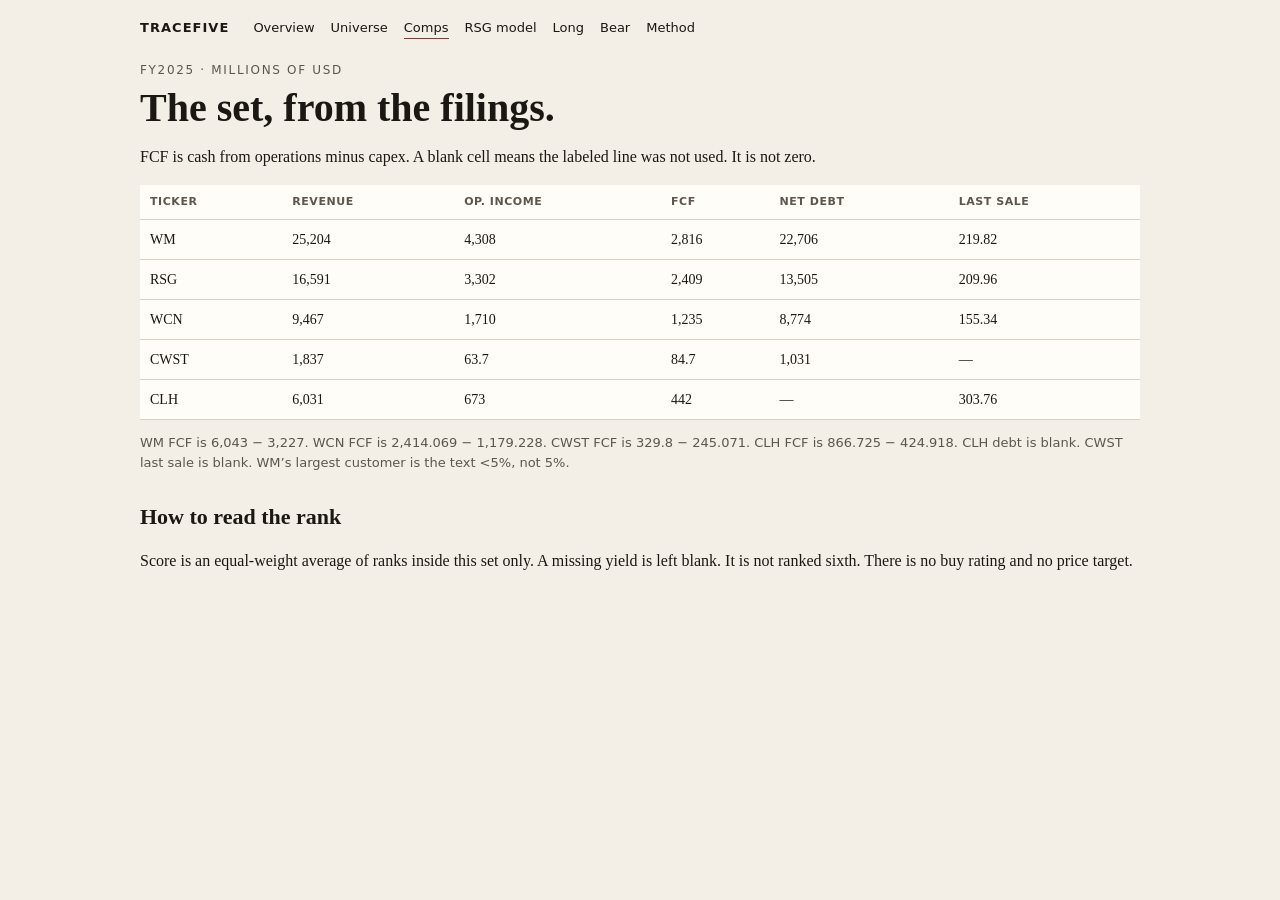
==== comps.html @ 64a6435d "Add TraceFive pages" ====
<!DOCTYPE html>
<html lang="en">
<head>
  <meta charset="utf-8" />
  <meta name="viewport" content="width=device-width, initial-scale=1" />
  <title>Comps — TraceFive</title>
  <link rel="stylesheet" href="style.css" />
</head>
<body>
  <nav>
    <span class="brand">TraceFive</span>
    <a href="index.html">Overview</a>
    <a href="universe.html">Universe</a>
    <a class="on" href="comps.html">Comps</a>
    <a href="model.html">RSG model</a>
    <a href="long.html">Long</a>
    <a href="short.html">Bear</a>
    <a href="method.html">Method</a>
  </nav>
  <main>
    <div class="kicker">FY2025 · millions of USD</div>
    <h1>The set, from the filings.</h1>
    <p>FCF is cash from operations minus capex. A blank cell means the labeled line was not used. It is not zero.</p>
    <table>
      <thead>
        <tr><th>Ticker</th><th>Revenue</th><th>Op. income</th><th>FCF</th><th>Net debt</th><th>Last sale</th></tr>
      </thead>
      <tbody>
        <tr><td>WM</td><td>25,204</td><td>4,308</td><td>2,816</td><td>22,706</td><td>219.82</td></tr>
        <tr><td>RSG</td><td>16,591</td><td>3,302</td><td>2,409</td><td>13,505</td><td>209.96</td></tr>
        <tr><td>WCN</td><td>9,467</td><td>1,710</td><td>1,235</td><td>8,774</td><td>155.34</td></tr>
        <tr><td>CWST</td><td>1,837</td><td>63.7</td><td>84.7</td><td>1,031</td><td>—</td></tr>
        <tr><td>CLH</td><td>6,031</td><td>673</td><td>442</td><td>—</td><td>303.76</td></tr>
      </tbody>
    </table>
    <p class="note">WM FCF is 6,043 − 3,227. WCN FCF is 2,414.069 − 1,179.228. CWST FCF is 329.8 − 245.071. CLH FCF is 866.725 − 424.918. CLH debt is blank. CWST last sale is blank. WM’s largest customer is the text &lt;5%, not 5%.</p>
    <h2>How to read the rank</h2>
    <p>Score is an equal-weight average of ranks inside this set only. A missing yield is left blank. It is not ranked sixth. There is no buy rating and no price target.</p>
  </main>
</body>
</html>
---- style.css ----
:root {
  --bg: #f3efe6;
  --ink: #1b1814;
  --muted: #5c564c;
  --line: #d8d0c3;
  --card: #fffdf8;
  --accent: #8a3828;
  --ok: #1e4a3b;
}
* { box-sizing: border-box; }
body {
  margin: 0;
  font-family: "Iowan Old Style", Palatino, Georgia, serif;
  background: var(--bg);
  color: var(--ink);
  line-height: 1.5;
}
nav {
  display: flex;
  gap: 16px;
  flex-wrap: wrap;
  align-items: baseline;
  max-width: 1040px;
  margin: 0 auto;
  padding: 18px 20px 0;
  font-family: ui-sans-serif, system-ui, sans-serif;
  font-size: 13px;
}
nav a { color: var(--ink); text-decoration: none; border-bottom: 1px solid transparent; }
nav a.on, nav a:hover { border-bottom-color: var(--accent); }
nav .brand { font-weight: 650; letter-spacing: 0.08em; text-transform: uppercase; margin-right: 8px; }
main { max-width: 1040px; margin: 0 auto; padding: 22px 20px 56px; }
h1 { font-size: 40px; line-height: 1.05; margin: 8px 0 12px; font-weight: 560; }
h2 { font-size: 22px; margin: 28px 0 8px; }
.kicker { letter-spacing: 0.14em; text-transform: uppercase; font-size: 12px; color: var(--muted); font-family: ui-sans-serif, system-ui, sans-serif; }
.lede { font-size: 20px; max-width: 42em; }
.grid { display: grid; grid-template-columns: repeat(3, 1fr); gap: 12px; margin: 18px 0; }
.card { background: var(--card); border: 1px solid var(--line); padding: 16px; }
.card span, .note, th { font-family: ui-sans-serif, system-ui, sans-serif; }
.card span { display: block; font-size: 12px; letter-spacing: 0.06em; text-transform: uppercase; color: var(--muted); }
.card strong { display: block; font-size: 28px; margin-top: 6px; }
.warn { color: var(--accent); }
table { width: 100%; border-collapse: collapse; background: var(--card); }
th, td { text-align: left; padding: 9px 10px; border-bottom: 1px solid var(--line); font-size: 14px; vertical-align: top; }
th { font-size: 11px; letter-spacing: 0.05em; text-transform: uppercase; color: var(--muted); }
.note { font-size: 13px; color: var(--muted); }
code { font-family: ui-monospace, SFMono-Regular, Menlo, monospace; font-size: 0.92em; }
.two { display: grid; grid-template-columns: 1fr 1fr; gap: 12px; }
a.file { color: var(--accent); }
@media (max-width: 800px) {
  .grid, .two { grid-template-columns: 1fr; }
  h1 { font-size: 32px; }
}
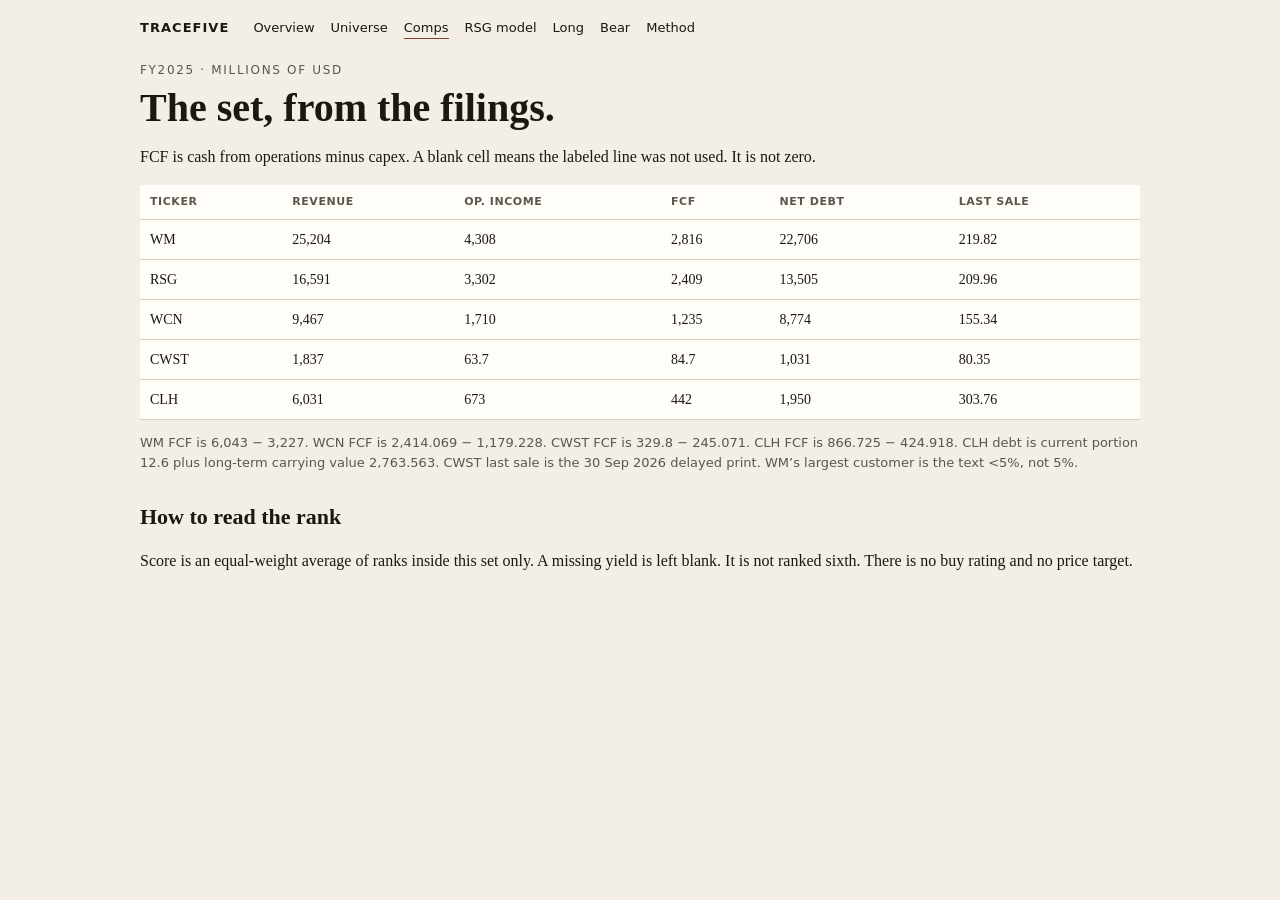
==== commit a71e6dca: "Fill CWST price and CLH debt" ====
--- a/comps.html
+++ b/comps.html
@@ -29,11 +29,11 @@
         <tr><td>WM</td><td>25,204</td><td>4,308</td><td>2,816</td><td>22,706</td><td>219.82</td></tr>
         <tr><td>RSG</td><td>16,591</td><td>3,302</td><td>2,409</td><td>13,505</td><td>209.96</td></tr>
         <tr><td>WCN</td><td>9,467</td><td>1,710</td><td>1,235</td><td>8,774</td><td>155.34</td></tr>
-        <tr><td>CWST</td><td>1,837</td><td>63.7</td><td>84.7</td><td>1,031</td><td>—</td></tr>
-        <tr><td>CLH</td><td>6,031</td><td>673</td><td>442</td><td>—</td><td>303.76</td></tr>
+        <tr><td>CWST</td><td>1,837</td><td>63.7</td><td>84.7</td><td>1,031</td><td>80.35</td></tr>
+        <tr><td>CLH</td><td>6,031</td><td>673</td><td>442</td><td>1,950</td><td>303.76</td></tr>
       </tbody>
     </table>
-    <p class="note">WM FCF is 6,043 − 3,227. WCN FCF is 2,414.069 − 1,179.228. CWST FCF is 329.8 − 245.071. CLH FCF is 866.725 − 424.918. CLH debt is blank. CWST last sale is blank. WM’s largest customer is the text &lt;5%, not 5%.</p>
+    <p class="note">WM FCF is 6,043 − 3,227. WCN FCF is 2,414.069 − 1,179.228. CWST FCF is 329.8 − 245.071. CLH FCF is 866.725 − 424.918. CLH debt is current portion 12.6 plus long-term carrying value 2,763.563. CWST last sale is the 30 Sep 2026 delayed print. WM’s largest customer is the text &lt;5%, not 5%.</p>
     <h2>How to read the rank</h2>
     <p>Score is an equal-weight average of ranks inside this set only. A missing yield is left blank. It is not ranked sixth. There is no buy rating and no price target.</p>
   </main>
